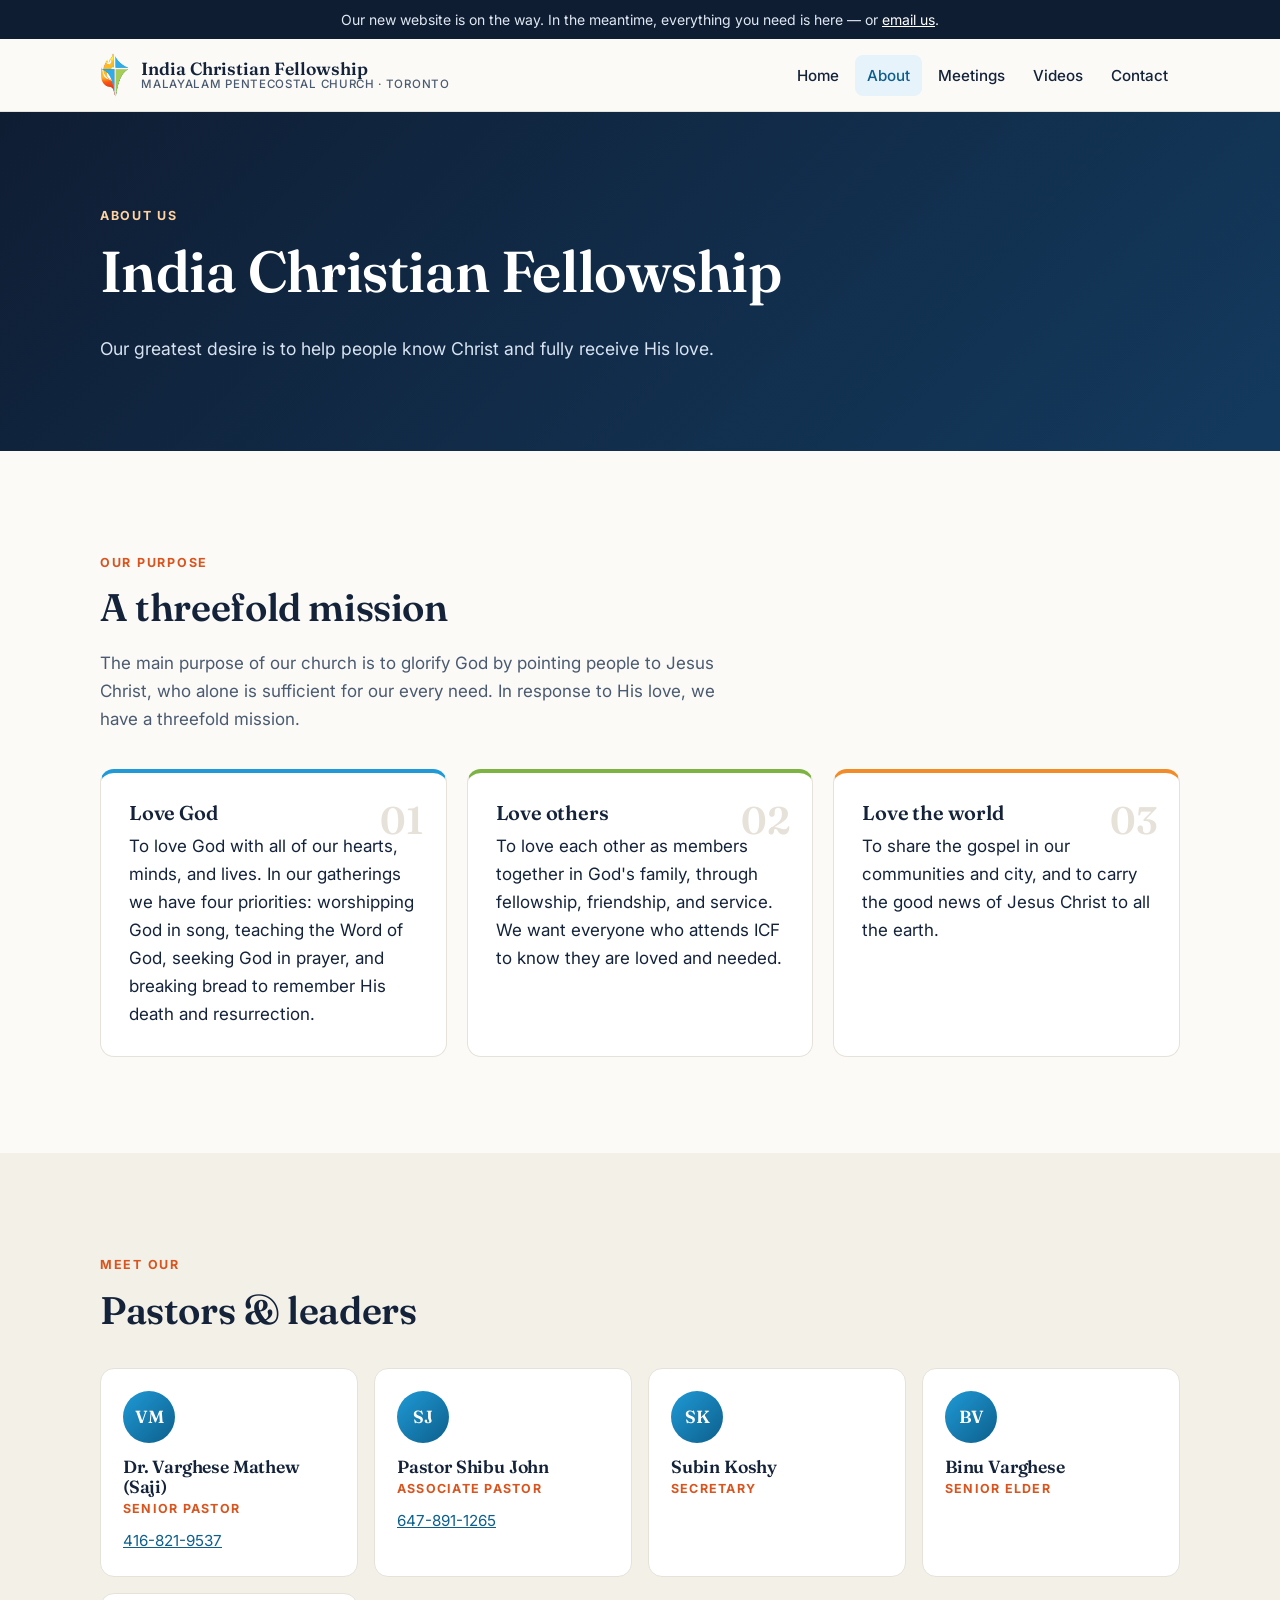
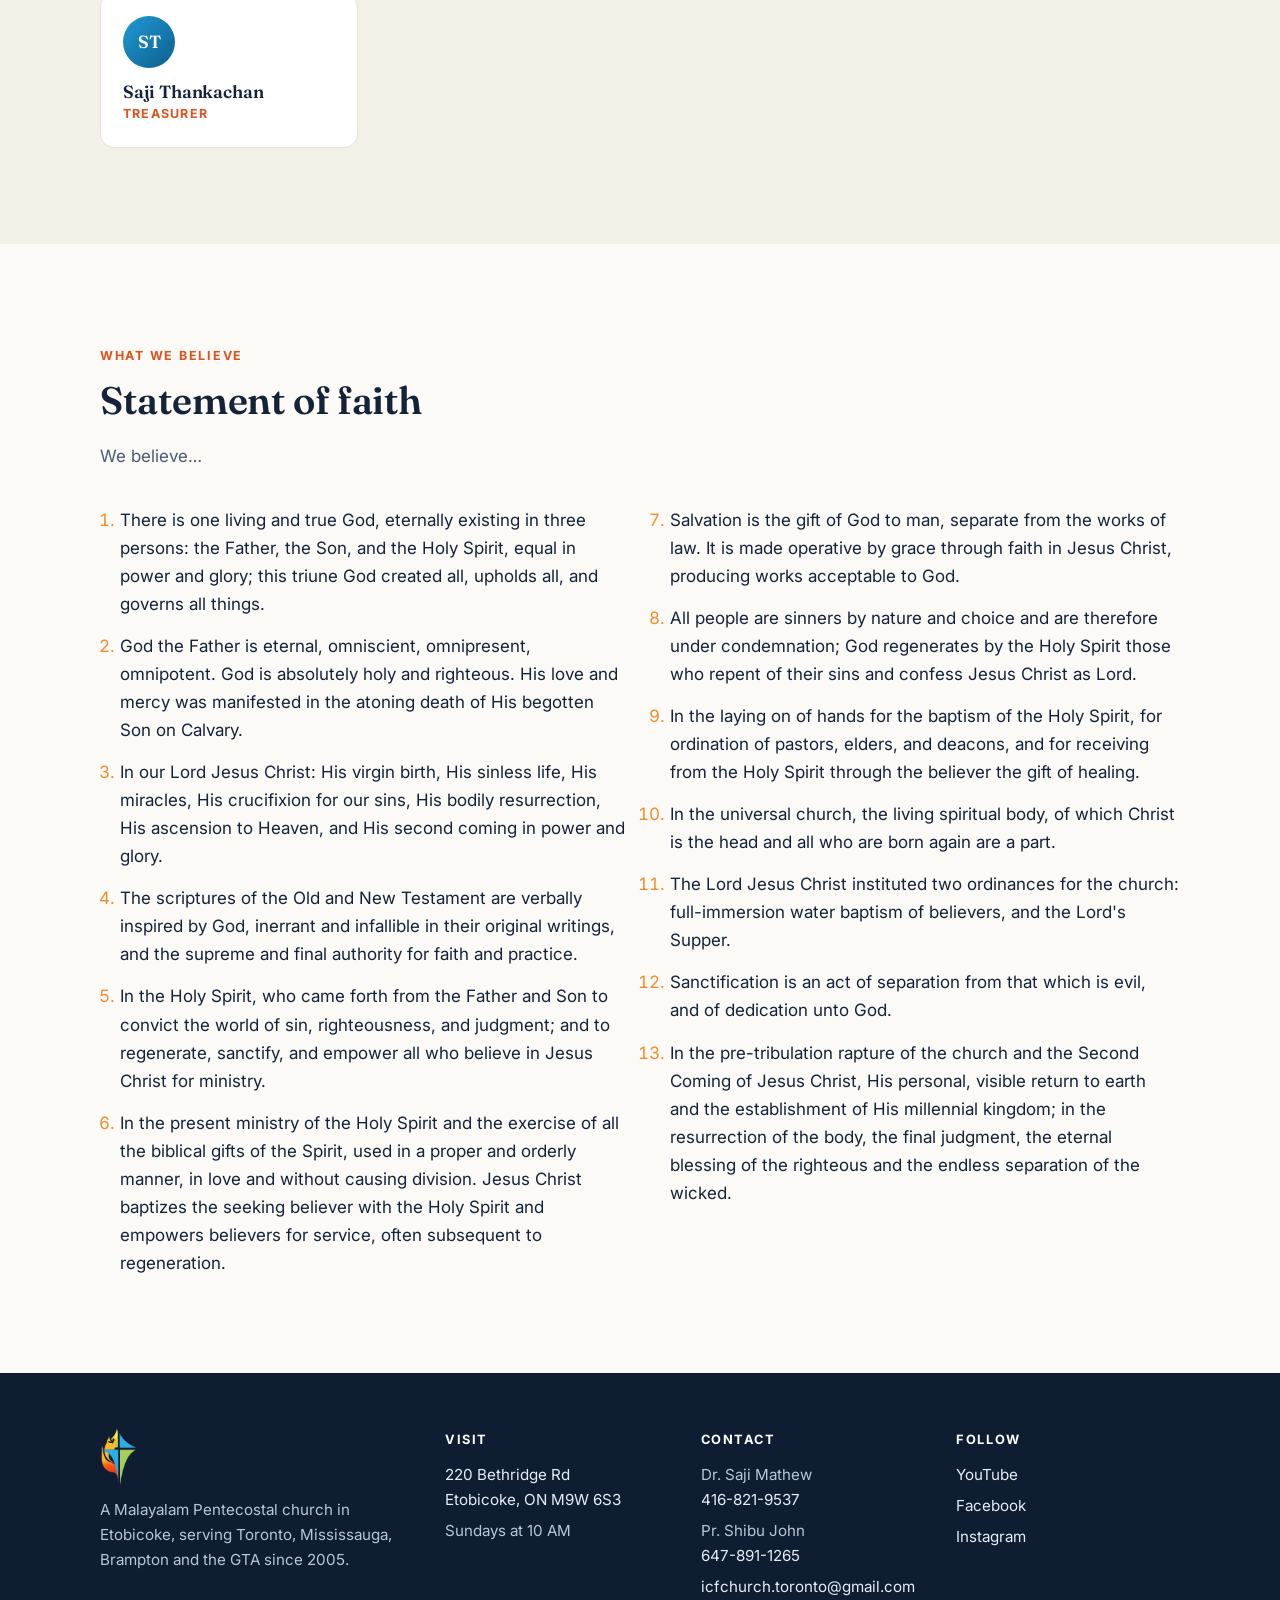
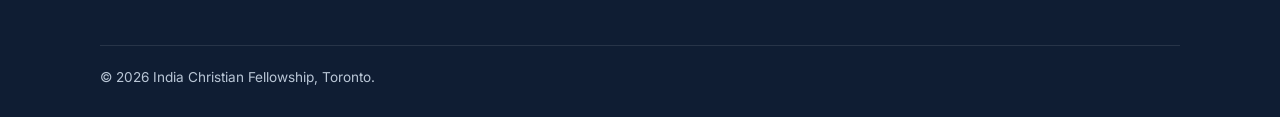
==== about-us/index.html @ f4d1418f "Add static placeholder site from archived WordPress content Co-Authored-By: Claude Opus 5.5 <noreply" ====
<!doctype html>
<html lang="en-CA">
<head>
  <meta charset="utf-8">
  <meta name="viewport" content="width=device-width, initial-scale=1">
  <title>About Us · India Christian Fellowship</title>
  <meta name="description" content="Who we are: the purpose, statement of faith and leadership of India Christian Fellowship, Toronto.">
  <meta property="og:title" content="About Us · India Christian Fellowship">
  <meta property="og:description" content="Who we are: the purpose, statement of faith and leadership of India Christian Fellowship, Toronto.">
  <meta property="og:type" content="website">
  <link rel="icon" type="image/png" href="../assets/favicon.png">
  <link rel="preconnect" href="https://fonts.googleapis.com">
  <link rel="preconnect" href="https://fonts.gstatic.com" crossorigin>
  <link href="https://fonts.googleapis.com/css2?family=Fraunces:opsz,wght@9..144,600&family=Inter:wght@400;500;600;700&display=swap" rel="stylesheet">
  <link rel="stylesheet" href="../assets/style.css">
</head>
<body>
  <a class="skip" href="#main">Skip to content</a>
  <div class="notice">Our new website is on the way. In the meantime, everything you need is here — or <a href="mailto:icfchurch.toronto@gmail.com">email us</a>.</div>

  <header class="site-header">
    <div class="wrap">
      <a class="brand" href="../">
        <img src="../assets/logo.png" alt="" width="29" height="44">
        <span>India Christian Fellowship<small>Malayalam Pentecostal Church · Toronto</small></span>
      </a>
      <button class="nav-toggle" aria-expanded="false" aria-controls="site-nav">Menu</button>
      <nav class="nav" id="site-nav" aria-label="Main">
        <ul>
        <li><a href="../">Home</a></li>
        <li><a href="../about-us/" aria-current="page">About</a></li>
        <li><a href="../our-events-and-meetings/">Meetings</a></li>
        <li><a href="../video-gallery/">Videos</a></li>
        <li><a href="../contact/">Contact</a></li>
        </ul>
      </nav>
    </div>
  </header>

  <main id="main">

    <section class="page-hero">
      <div class="wrap">
        <span class="eyebrow" style="color:#ffd29f">About us</span>
        <h1>India Christian Fellowship</h1>
        <p>Our greatest desire is to help people know Christ and fully receive His love.</p>
      </div>
    </section>

    <section class="block">
      <div class="wrap">
        <div class="section-head">
          <span class="eyebrow">Our purpose</span>
          <h2>A threefold mission</h2>
          <p>The main purpose of our church is to glorify God by pointing people to Jesus Christ, who alone is sufficient for our every need. In response to His love, we have a threefold mission.</p>
        </div>
        <div class="grid grid-3 pillars">
          <div class="card accent-blue">
            <h3>Love God</h3>
            <p>To love God with all of our hearts, minds, and lives. In our gatherings we have four priorities: worshipping God in song, teaching the Word of God, seeking God in prayer, and breaking bread to remember His death and resurrection.</p>
          </div>
          <div class="card accent-green">
            <h3>Love others</h3>
            <p>To love each other as members together in God's family, through fellowship, friendship, and service. We want everyone who attends ICF to know they are loved and needed.</p>
          </div>
          <div class="card accent-flame">
            <h3>Love the world</h3>
            <p>To share the gospel in our communities and city, and to carry the good news of Jesus Christ to all the earth.</p>
          </div>
        </div>
      </div>
    </section>

    <section class="block alt">
      <div class="wrap">
        <div class="section-head">
          <span class="eyebrow">Meet our</span>
          <h2>Pastors &amp; leaders</h2>
        </div>
        <div class="people">
          <div class="person">
            <div class="avatar" aria-hidden="true">VM</div>
            <h3>Dr. Varghese Mathew (Saji)</h3>
            <div class="role">Senior Pastor</div>
            <a class="phone" href="tel:+14168219537">416-821-9537</a>
          </div>
          <div class="person">
            <div class="avatar" aria-hidden="true">SJ</div>
            <h3>Pastor Shibu John</h3>
            <div class="role">Associate Pastor</div>
            <a class="phone" href="tel:+16478911265">647-891-1265</a>
          </div>
          <div class="person">
            <div class="avatar" aria-hidden="true">SK</div>
            <h3>Subin Koshy</h3>
            <div class="role">Secretary</div>
            
          </div>
          <div class="person">
            <div class="avatar" aria-hidden="true">BV</div>
            <h3>Binu Varghese</h3>
            <div class="role">Senior Elder</div>
            
          </div>
          <div class="person">
            <div class="avatar" aria-hidden="true">ST</div>
            <h3>Saji Thankachan</h3>
            <div class="role">Treasurer</div>
            
          </div>
        </div>
      </div>
    </section>

    <section class="block" id="statement-of-faith">
      <div class="wrap">
        <div class="section-head">
          <span class="eyebrow">What we believe</span>
          <h2>Statement of faith</h2>
          <p>We believe…</p>
        </div>
        <ol class="faith">
          <li>There is one living and true God, eternally existing in three persons: the Father, the Son, and the Holy Spirit, equal in power and glory; this triune God created all, upholds all, and governs all things.</li>
          <li>God the Father is eternal, omniscient, omnipresent, omnipotent. God is absolutely holy and righteous. His love and mercy was manifested in the atoning death of His begotten Son on Calvary.</li>
          <li>In our Lord Jesus Christ: His virgin birth, His sinless life, His miracles, His crucifixion for our sins, His bodily resurrection, His ascension to Heaven, and His second coming in power and glory.</li>
          <li>The scriptures of the Old and New Testament are verbally inspired by God, inerrant and infallible in their original writings, and the supreme and final authority for faith and practice.</li>
          <li>In the Holy Spirit, who came forth from the Father and Son to convict the world of sin, righteousness, and judgment; and to regenerate, sanctify, and empower all who believe in Jesus Christ for ministry.</li>
          <li>In the present ministry of the Holy Spirit and the exercise of all the biblical gifts of the Spirit, used in a proper and orderly manner, in love and without causing division. Jesus Christ baptizes the seeking believer with the Holy Spirit and empowers believers for service, often subsequent to regeneration.</li>
          <li>Salvation is the gift of God to man, separate from the works of law. It is made operative by grace through faith in Jesus Christ, producing works acceptable to God.</li>
          <li>All people are sinners by nature and choice and are therefore under condemnation; God regenerates by the Holy Spirit those who repent of their sins and confess Jesus Christ as Lord.</li>
          <li>In the laying on of hands for the baptism of the Holy Spirit, for ordination of pastors, elders, and deacons, and for receiving from the Holy Spirit through the believer the gift of healing.</li>
          <li>In the universal church, the living spiritual body, of which Christ is the head and all who are born again are a part.</li>
          <li>The Lord Jesus Christ instituted two ordinances for the church: full-immersion water baptism of believers, and the Lord's Supper.</li>
          <li>Sanctification is an act of separation from that which is evil, and of dedication unto God.</li>
          <li>In the pre-tribulation rapture of the church and the Second Coming of Jesus Christ, His personal, visible return to earth and the establishment of His millennial kingdom; in the resurrection of the body, the final judgment, the eternal blessing of the righteous and the endless separation of the wicked.</li>
        </ol>
      </div>
    </section>

  </main>

  <footer class="site-footer">
    <div class="wrap">
      <div class="cols">
        <div class="footer-brand">
          <img src="../assets/logo.png" alt="ICF logo" width="37" height="56">
          <p>A Malayalam Pentecostal church in Etobicoke, serving Toronto, Mississauga, Brampton and the GTA since 2005.</p>
        </div>
        <div>
          <h4>Visit</h4>
          <ul>
            <li><a href="https://www.google.com/maps/search/?api=1&query=220+Bethridge+Rd+Etobicoke+ON+M9W+6S3">220 Bethridge Rd<br>Etobicoke, ON M9W 6S3</a></li>
            <li>Sundays at 10 AM</li>
          </ul>
        </div>
        <div>
          <h4>Contact</h4>
          <ul>
            <li>Dr. Saji Mathew<br><a href="tel:+14168219537">416-821-9537</a></li>
            <li>Pr. Shibu John<br><a href="tel:+16478911265">647-891-1265</a></li>
            <li><a href="mailto:icfchurch.toronto@gmail.com">icfchurch.toronto@gmail.com</a></li>
          </ul>
        </div>
        <div>
          <h4>Follow</h4>
          <ul>
            <li><a href="https://www.youtube.com/@icftoronto">YouTube</a></li>
            <li><a href="https://www.facebook.com/icfchurchtoronto/">Facebook</a></li>
            <li><a href="https://www.instagram.com/indiachristianfellowship/">Instagram</a></li>
          </ul>
        </div>
      </div>
      <div class="legal">© <span id="year">2026</span> India Christian Fellowship, Toronto.</div>
    </div>
  </footer>

  <script>
    var t = document.querySelector('.nav-toggle'), n = document.getElementById('site-nav');
    t.addEventListener('click', function () {
      var open = n.classList.toggle('open');
      t.setAttribute('aria-expanded', open);
    });
    document.getElementById('year').textContent = new Date().getFullYear();
  </script>
</body>
</html>
---- assets/style.css ----
/* India Christian Fellowship — placeholder site */

:root {
  --ink: #14233a;
  --ink-soft: #4a5a70;
  --paper: #fbfaf7;
  --card: #ffffff;
  --line: #e6e2d9;
  --blue: #1f9ad6;
  --blue-deep: #0d5f8c;
  --green: #7cb342;
  --flame: #f28c28;
  --flame-deep: #d9541e;
  --navy: #0f1d33;
  --radius: 14px;
  --max: 1120px;
  --serif: "Fraunces", Georgia, "Times New Roman", serif;
  --sans: "Inter", system-ui, -apple-system, "Segoe UI", Roboto, sans-serif;
}

*, *::before, *::after { box-sizing: border-box; }

html { scroll-behavior: smooth; }

body {
  margin: 0;
  font-family: var(--sans);
  font-size: 17px;
  line-height: 1.65;
  color: var(--ink);
  background: var(--paper);
  -webkit-font-smoothing: antialiased;
}

img { max-width: 100%; display: block; }
a { color: var(--blue-deep); }
a:hover { color: var(--flame-deep); }

h1, h2, h3 {
  font-family: var(--serif);
  font-weight: 600;
  line-height: 1.15;
  letter-spacing: -0.01em;
  margin: 0 0 0.5em;
}
h1 { font-size: clamp(2.2rem, 5vw, 3.6rem); }
h2 { font-size: clamp(1.7rem, 3.2vw, 2.4rem); }
h3 { font-size: 1.25rem; }
p { margin: 0 0 1em; }

.wrap { width: 100%; max-width: var(--max); margin: 0 auto; padding: 0 20px; }

.skip { position: absolute; left: -999px; }
.skip:focus { left: 16px; top: 16px; z-index: 100; background: #fff; padding: 8px 12px; }

/* Notice bar */
.notice {
  background: var(--navy);
  color: #dfe8f3;
  font-size: 0.875rem;
  text-align: center;
  padding: 8px 16px;
}
.notice a { color: #fff; }

/* Header */
.site-header {
  position: sticky;
  top: 0;
  z-index: 50;
  background: rgba(251, 250, 247, 0.92);
  backdrop-filter: blur(10px);
  border-bottom: 1px solid var(--line);
}
.site-header .wrap {
  display: flex;
  align-items: center;
  justify-content: space-between;
  gap: 16px;
  min-height: 72px;
}
.brand {
  display: flex;
  align-items: center;
  gap: 12px;
  text-decoration: none;
  color: var(--ink);
}
.brand img { height: 44px; width: auto; }
.brand span { font-family: var(--serif); font-weight: 600; font-size: 1.1rem; line-height: 1.1; }
.brand small { display: block; font-family: var(--sans); font-weight: 500; font-size: 0.72rem; color: var(--ink-soft); letter-spacing: 0.06em; text-transform: uppercase; }
@media (max-width: 480px) { .brand small { display: none; } }

.nav ul { list-style: none; margin: 0; padding: 0; display: flex; gap: 4px; }
.nav a {
  display: block;
  padding: 8px 12px;
  border-radius: 8px;
  text-decoration: none;
  color: var(--ink);
  font-weight: 500;
  font-size: 0.95rem;
}
.nav a:hover { background: #f0ece3; color: var(--ink); }
.nav a[aria-current="page"] { color: var(--blue-deep); background: #e7f3fa; }

.nav-toggle { display: none; }

@media (max-width: 860px) {
  .nav-toggle {
    display: inline-flex;
    align-items: center;
    gap: 8px;
    background: none;
    border: 1px solid var(--line);
    border-radius: 8px;
    padding: 8px 12px;
    font: inherit;
    font-weight: 500;
    color: var(--ink);
    cursor: pointer;
  }
  .nav {
    display: none;
    position: absolute;
    top: 100%;
    left: 0;
    right: 0;
    background: var(--paper);
    border-bottom: 1px solid var(--line);
    padding: 8px 16px 16px;
  }
  .nav.open { display: block; }
  .nav ul { flex-direction: column; }
}

/* Buttons */
.btn {
  display: inline-flex;
  align-items: center;
  gap: 8px;
  padding: 12px 22px;
  border-radius: 999px;
  font-weight: 600;
  font-size: 0.95rem;
  text-decoration: none;
  border: 2px solid transparent;
  transition: transform 0.15s ease, background 0.15s ease;
}
.btn:hover { transform: translateY(-1px); }
.btn-primary { background: var(--flame); color: #fff; }
.btn-primary:hover { background: var(--flame-deep); color: #fff; }
.btn-ghost { border-color: currentColor; color: inherit; }
.btn-ghost:hover { color: inherit; background: rgba(255, 255, 255, 0.1); }
.btn-row { display: flex; flex-wrap: wrap; gap: 12px; }

/* Hero */
.hero {
  position: relative;
  overflow: hidden;
  color: #fff;
  background:
    radial-gradient(circle at 85% 20%, rgba(242, 140, 40, 0.35), transparent 45%),
    radial-gradient(circle at 10% 90%, rgba(124, 179, 66, 0.3), transparent 40%),
    linear-gradient(135deg, #0f1d33 0%, #133a5e 60%, #0d5f8c 100%);
  padding: clamp(64px, 10vw, 120px) 0;
}
.hero .wrap { display: grid; grid-template-columns: 1.4fr 1fr; gap: 40px; align-items: center; }
.hero .eyebrow { color: #ffd29f; }
.hero p.lead { font-size: 1.15rem; color: #d7e3f0; max-width: 34em; }
.hero-logo { justify-self: center; width: min(260px, 60%); height: auto; filter: drop-shadow(0 20px 40px rgba(0, 0, 0, 0.35)); }
@media (max-width: 760px) {
  .hero .wrap { grid-template-columns: 1fr; }
  .hero-logo { grid-row: 1; width: 72px; justify-self: start; }
}

.page-hero {
  background: linear-gradient(135deg, #0f1d33 0%, #133a5e 100%);
  color: #fff;
  padding: clamp(48px, 8vw, 88px) 0;
}
.page-hero p { color: #d7e3f0; max-width: 40em; font-size: 1.1rem; margin: 0; }

.eyebrow {
  display: inline-block;
  font-size: 0.78rem;
  font-weight: 700;
  letter-spacing: 0.14em;
  text-transform: uppercase;
  color: var(--flame-deep);
  margin-bottom: 12px;
}

/* Sections */
section.block { padding: clamp(56px, 8vw, 96px) 0; }
section.alt { background: #f3f0e8; }
.section-head { max-width: 640px; margin-bottom: 36px; }
.section-head p { color: var(--ink-soft); }

.grid { display: grid; gap: 20px; }
.grid-3 { grid-template-columns: repeat(auto-fit, minmax(260px, 1fr)); }
.grid-2 { grid-template-columns: repeat(auto-fit, minmax(320px, 1fr)); }
@media (max-width: 380px) { .grid-2 { grid-template-columns: 1fr; } }

.card {
  background: var(--card);
  border: 1px solid var(--line);
  border-radius: var(--radius);
  padding: 28px;
}
.card h3 { margin-bottom: 8px; }
.card p:last-child { margin-bottom: 0; }
.card .meta { font-size: 0.9rem; color: var(--ink-soft); }

.accent-blue { border-top: 4px solid var(--blue); }
.accent-green { border-top: 4px solid var(--green); }
.accent-flame { border-top: 4px solid var(--flame); }

a.card { text-decoration: none; color: inherit; transition: transform 0.15s ease, box-shadow 0.15s ease; }
a.card:hover { transform: translateY(-3px); box-shadow: 0 12px 30px rgba(15, 29, 51, 0.08); color: inherit; }
a.card .more { color: var(--blue-deep); font-weight: 600; font-size: 0.95rem; }

/* Schedule */
.schedule { list-style: none; margin: 0; padding: 0; }
.schedule li {
  display: flex;
  justify-content: space-between;
  gap: 16px;
  padding: 12px 0;
  border-bottom: 1px dashed var(--line);
}
.schedule li:last-child { border-bottom: 0; }
.schedule strong { font-weight: 600; }
.schedule span { color: var(--ink-soft); text-align: right; white-space: nowrap; }

/* Pillars */
.pillars { counter-reset: p; }
.pillars .card { position: relative; }
.pillars .card::before {
  counter-increment: p;
  content: "0" counter(p);
  font-family: var(--serif);
  font-size: 2.4rem;
  font-weight: 600;
  color: var(--line);
  position: absolute;
  top: 16px;
  right: 22px;
}

/* Faith list */
.faith { columns: 2 340px; column-gap: 40px; padding-left: 1.2em; margin: 0; }
.faith li { break-inside: avoid; margin-bottom: 14px; }
.faith li::marker { color: var(--flame); }

/* People */
.people { display: grid; gap: 16px; grid-template-columns: repeat(auto-fill, minmax(220px, 1fr)); }
.person { background: var(--card); border: 1px solid var(--line); border-radius: var(--radius); padding: 22px; }
.person .avatar {
  width: 52px; height: 52px; border-radius: 50%;
  display: grid; place-items: center;
  font-family: var(--serif); font-weight: 600; font-size: 1.1rem;
  color: #fff; background: linear-gradient(135deg, var(--blue), var(--blue-deep));
  margin-bottom: 14px;
}
.person h3 { font-size: 1.1rem; margin-bottom: 2px; }
.person .role { font-size: 0.78rem; letter-spacing: 0.1em; text-transform: uppercase; color: var(--flame-deep); font-weight: 700; }
.person .phone { display: inline-block; margin-top: 8px; font-size: 0.95rem; }

/* Quote */
blockquote {
  margin: 0;
  font-family: var(--serif);
  font-size: clamp(1.3rem, 2.6vw, 1.8rem);
  line-height: 1.4;
  max-width: 820px;
}
blockquote cite { display: block; margin-top: 12px; font-family: var(--sans); font-style: normal; font-size: 0.95rem; color: var(--ink-soft); }

/* Videos */
.videos { display: grid; gap: 20px; grid-template-columns: repeat(auto-fill, minmax(280px, 1fr)); }
.video { text-decoration: none; color: var(--ink); }
.video .thumb {
  position: relative;
  aspect-ratio: 16 / 9;
  border-radius: 12px;
  overflow: hidden;
  background: #dfe5ec;
}
.video .thumb img { width: 100%; height: 100%; object-fit: cover; transition: transform 0.3s ease; }
.video:hover .thumb img { transform: scale(1.04); }
.video .thumb::after {
  content: "";
  position: absolute;
  inset: 50% auto auto 50%;
  width: 56px; height: 56px;
  margin: -28px 0 0 -28px;
  border-radius: 50%;
  background: rgba(15, 29, 51, 0.75) url("data:image/svg+xml,%3Csvg xmlns='http://www.w3.org/2000/svg' viewBox='0 0 24 24' fill='white'%3E%3Cpath d='M8 5v14l11-7z'/%3E%3C/svg%3E") center / 26px no-repeat;
}
.video .dur {
  position: absolute; right: 8px; bottom: 8px; z-index: 1;
  background: rgba(0, 0, 0, 0.75); color: #fff;
  font-size: 0.75rem; font-weight: 600; padding: 2px 6px; border-radius: 4px;
}
.video h3 { font-family: var(--sans); font-size: 0.98rem; font-weight: 600; line-height: 1.4; margin: 10px 0 0; }
.video:hover h3 { color: var(--blue-deep); }

/* Map */
.map { border: 0; width: 100%; height: 100%; min-height: 320px; border-radius: var(--radius); }

/* Contact list */
.contact-list { list-style: none; padding: 0; margin: 0; }
.contact-list li { padding: 14px 0; border-bottom: 1px solid var(--line); }
.contact-list li:last-child { border-bottom: 0; }
.contact-list .label { display: block; font-size: 0.78rem; font-weight: 700; letter-spacing: 0.1em; text-transform: uppercase; color: var(--ink-soft); }

/* CTA band */
.cta {
  background: linear-gradient(120deg, var(--flame) 0%, var(--flame-deep) 100%);
  color: #fff;
  padding: clamp(48px, 7vw, 80px) 0;
}
.cta .wrap { display: flex; flex-wrap: wrap; align-items: center; justify-content: space-between; gap: 24px; }
.cta h2 { margin: 0; }
.cta p { margin: 6px 0 0; color: #fff3e6; }
.cta .btn-light { background: #fff; color: var(--flame-deep); }

/* Footer */
.site-footer { background: var(--navy); color: #b9c6d6; padding: 56px 0 28px; font-size: 0.95rem; }
.site-footer a { color: #e5edf6; text-decoration: none; }
.site-footer a:hover { color: #fff; text-decoration: underline; }
.site-footer .cols { display: grid; gap: 32px; grid-template-columns: 1.4fr 1fr 1fr 1fr; }
@media (max-width: 760px) { .site-footer .cols { grid-template-columns: 1fr 1fr; } }
@media (max-width: 440px) { .site-footer .cols { grid-template-columns: 1fr; } }
.site-footer h4 { color: #fff; font-size: 0.8rem; letter-spacing: 0.12em; text-transform: uppercase; margin: 0 0 12px; }
.site-footer ul { list-style: none; margin: 0; padding: 0; }
.site-footer li { margin-bottom: 6px; }
.site-footer .legal { border-top: 1px solid rgba(255, 255, 255, 0.1); margin-top: 40px; padding-top: 20px; font-size: 0.85rem; }
.footer-brand img { height: 56px; width: auto; margin-bottom: 12px; }
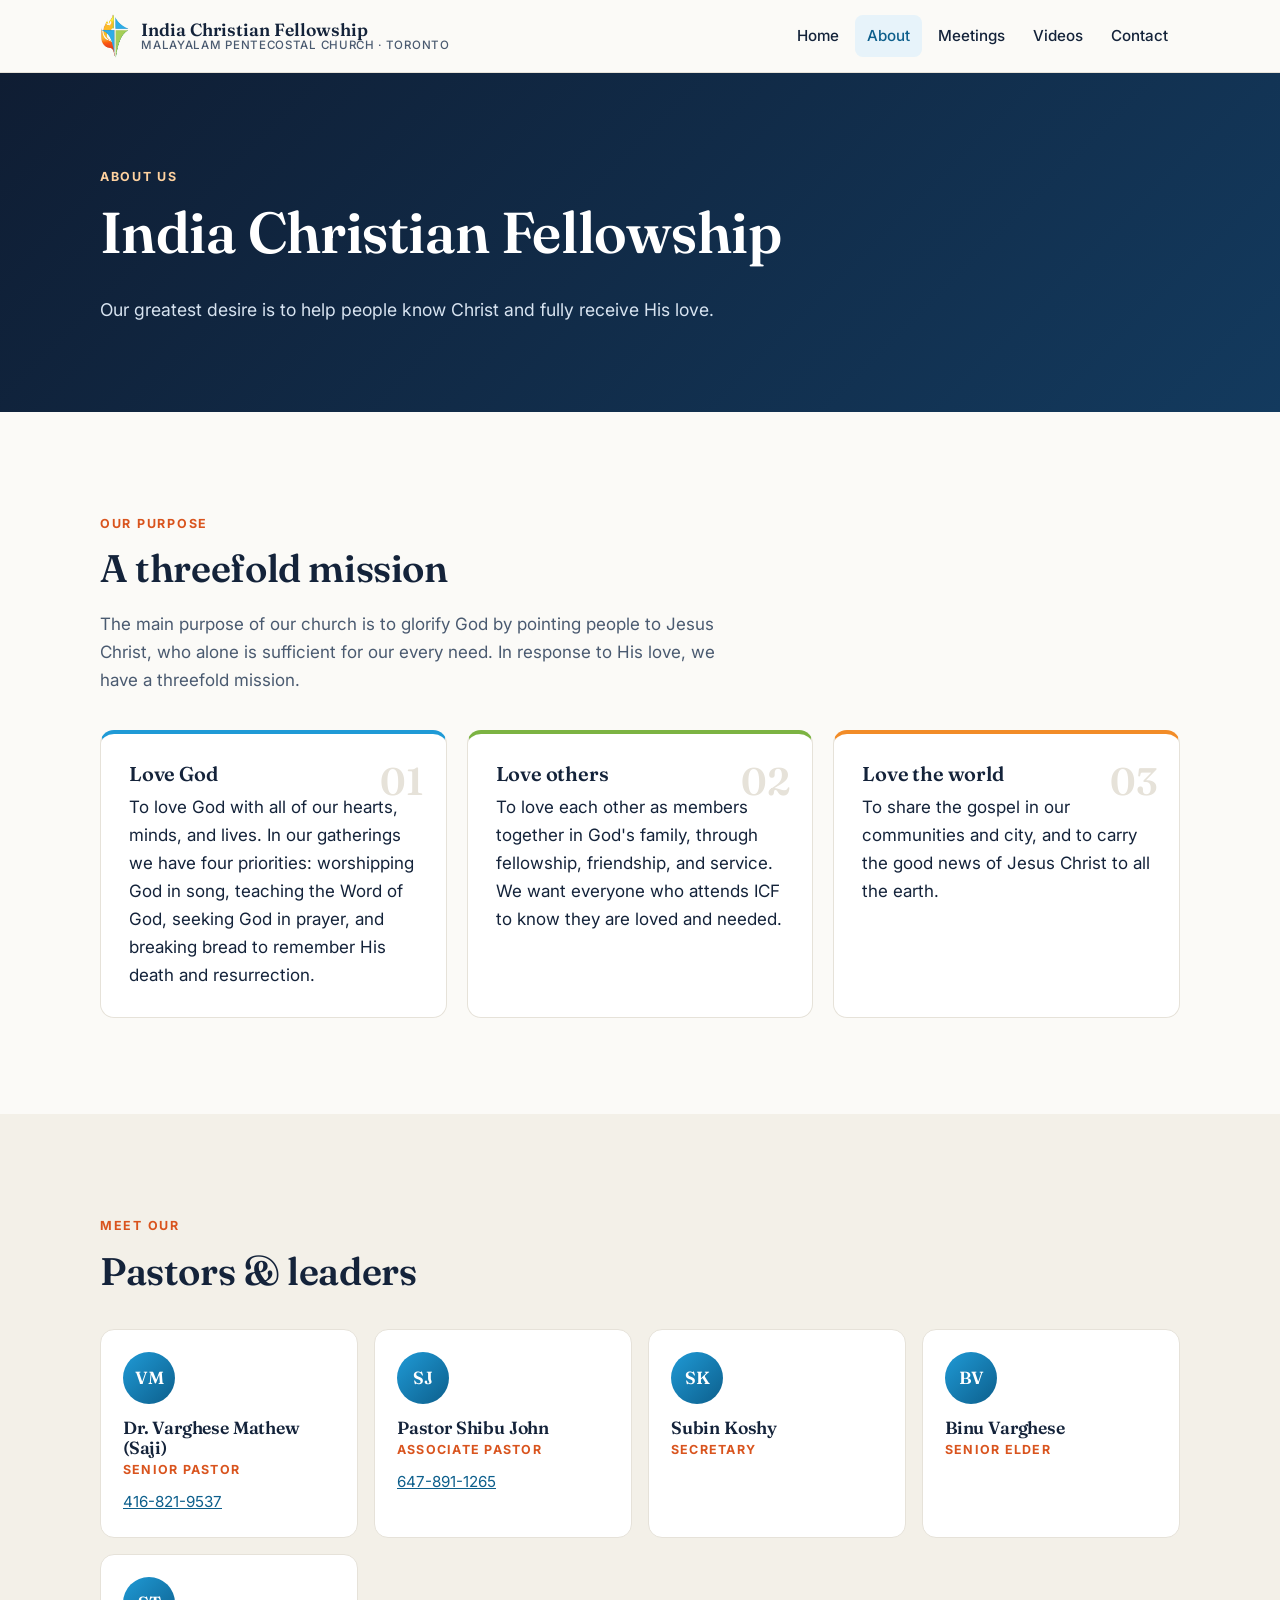
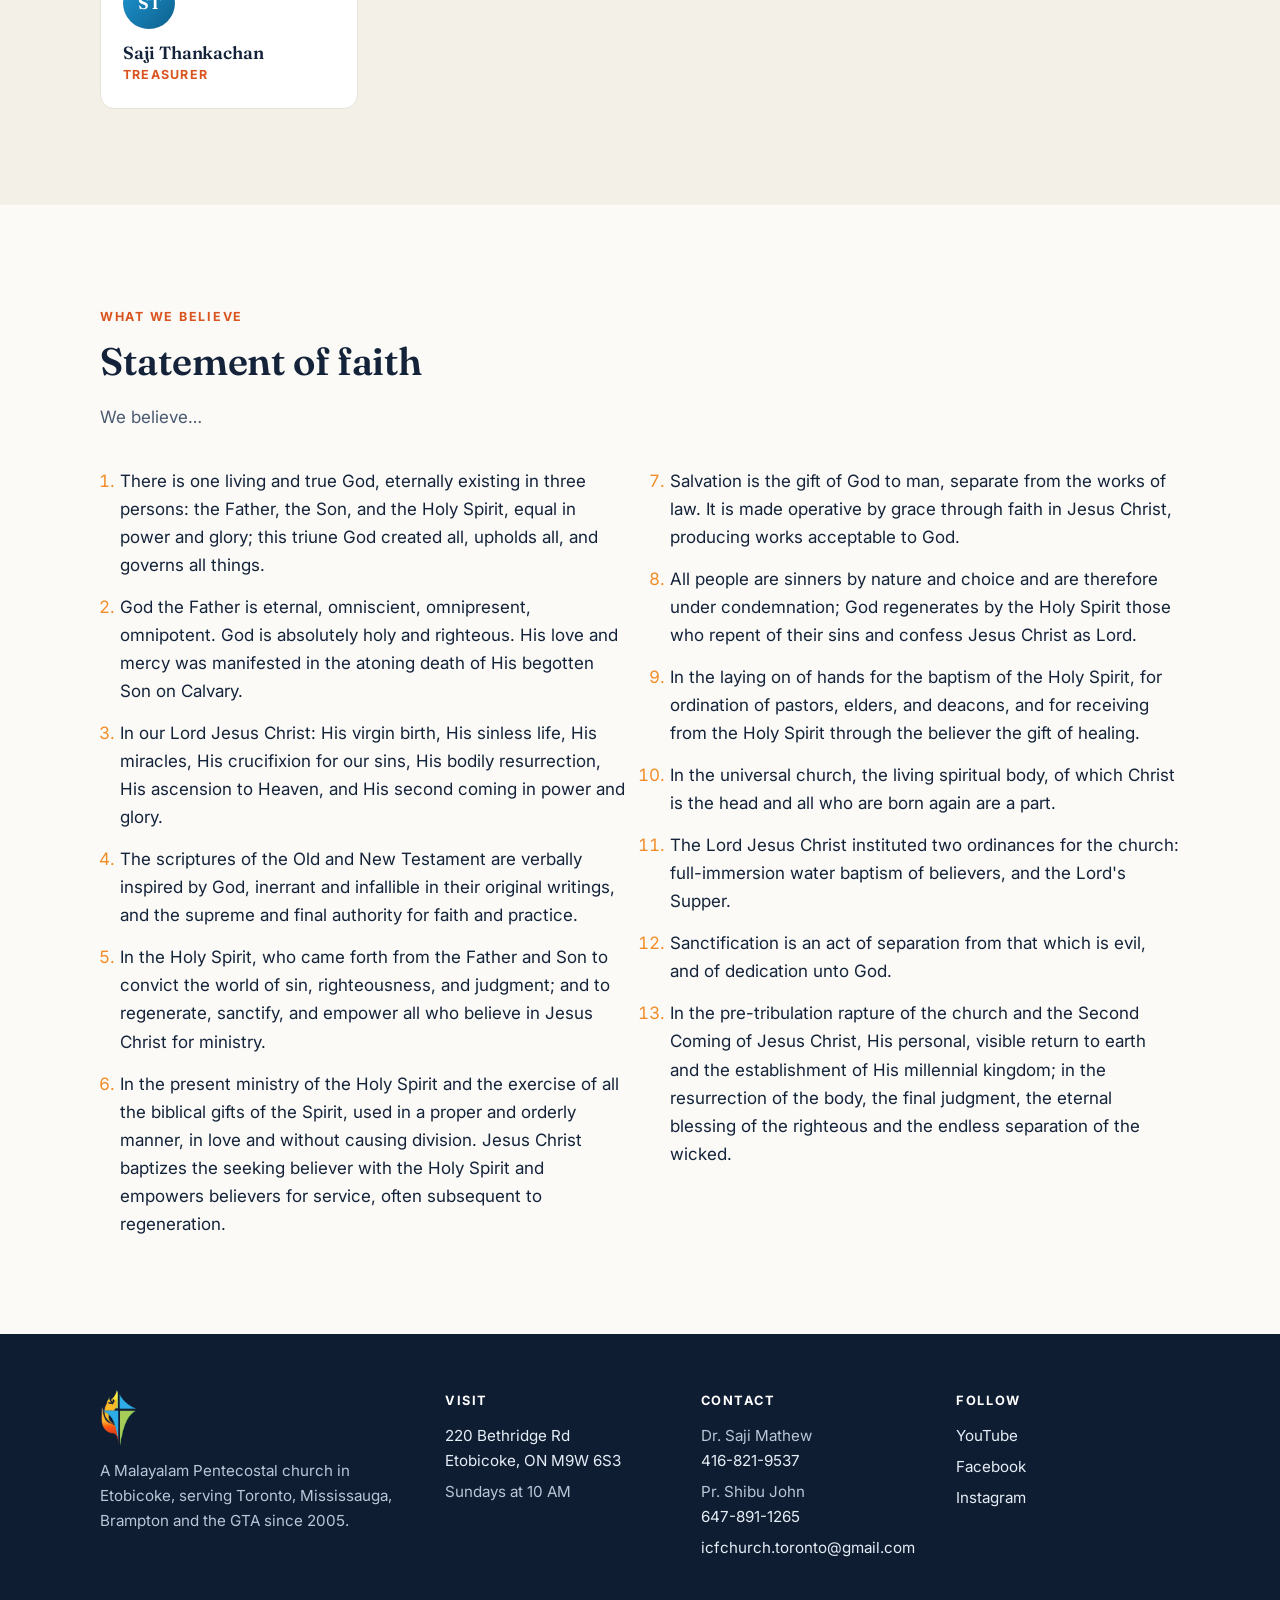
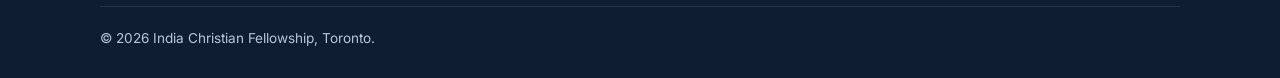
==== commit f5b38e07: "Set Sunday School and Bible Study to 10 AM; remove placeholder banner Co-Authored-By: Claude Opus 5." ====
--- a/about-us/index.html
+++ b/about-us/index.html
@@ -16,8 +16,6 @@
 </head>
 <body>
   <a class="skip" href="#main">Skip to content</a>
-  <div class="notice">Our new website is on the way. In the meantime, everything you need is here — or <a href="mailto:icfchurch.toronto@gmail.com">email us</a>.</div>
-
   <header class="site-header">
     <div class="wrap">
       <a class="brand" href="../">
--- a/assets/style.css
+++ b/assets/style.css
@@ -52,16 +52,6 @@
 
 .skip { position: absolute; left: -999px; }
 .skip:focus { left: 16px; top: 16px; z-index: 100; background: #fff; padding: 8px 12px; }
-
-/* Notice bar */
-.notice {
-  background: var(--navy);
-  color: #dfe8f3;
-  font-size: 0.875rem;
-  text-align: center;
-  padding: 8px 16px;
-}
-.notice a { color: #fff; }
 
 /* Header */
 .site-header {
